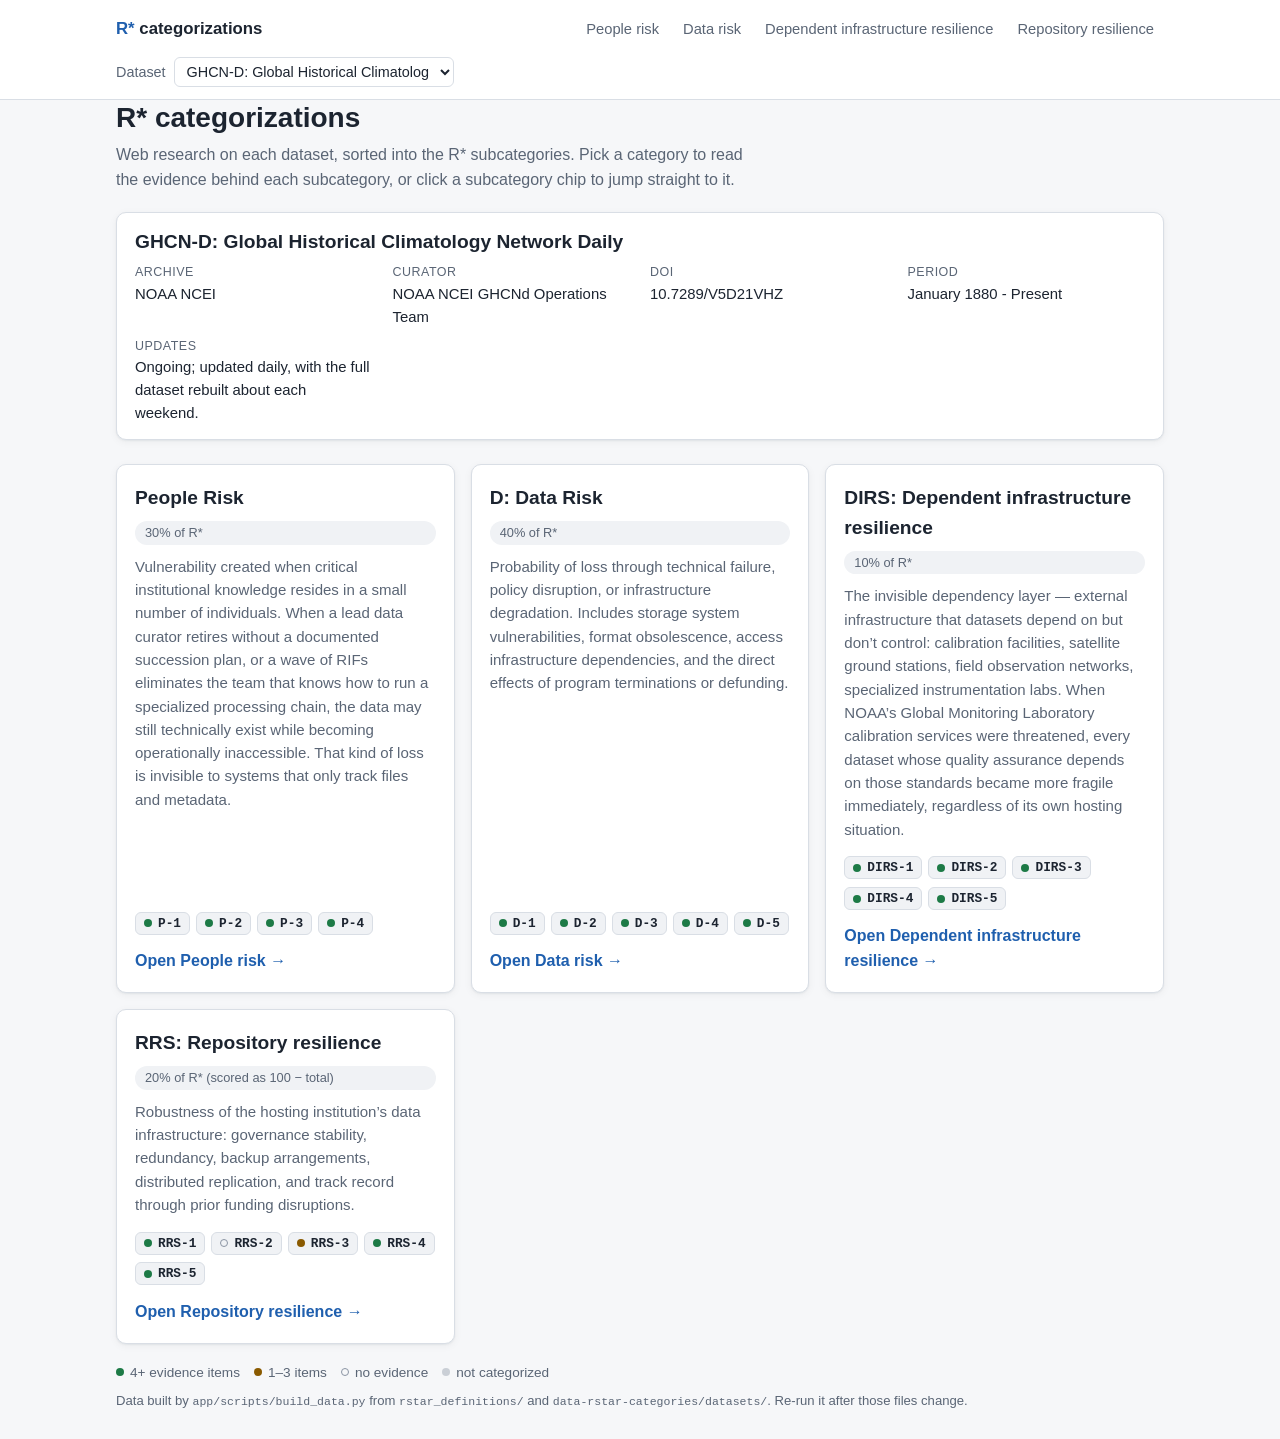
==== app/index.html @ 4d4b2e19 "Add R* categorization viewer in app/ Static site with a landing page and one page per R* category. E" ====
<!doctype html>
<html lang="en">
<head>
  <meta charset="utf-8">
  <meta name="viewport" content="width=device-width, initial-scale=1">
  <title>R* categorizations</title>
  <link rel="stylesheet" href="assets/styles.css">
</head>
<body data-page="landing">
  <a class="skip-link" href="#main">Skip to content</a>
  <header class="site-header" id="site-header"></header>
  <main id="main" class="container" tabindex="-1">
    <noscript><p class="notice">This page needs JavaScript to show the categorizations.</p></noscript>
  </main>
  <footer class="site-footer container">
    Data built by <code>app/scripts/build_data.py</code> from <code>rstar_definitions/</code> and
    <code>data-rstar-categories/datasets/</code>. Re-run it after those files change.
  </footer>
  <script src="data/rstar-data.js"></script>
  <script src="assets/app.js"></script>
</body>
</html>
---- app/assets/styles.css ----
/* R* categorization viewer. Light and dark themes follow the system setting. */

:root {
  --bg: #f6f7f9;
  --surface: #ffffff;
  --surface-2: #f0f2f5;
  --text: #1c2430;
  --muted: #5a6575;
  --border: #d9dee5;
  --accent: #1f5fae;
  --accent-soft: #e3ecf8;
  --focus: #1f5fae;
  --high: #1d7a46;
  --high-bg: #e2f3e9;
  --moderate: #8a5a00;
  --moderate-bg: #fbf0d9;
  --low: #a23a3a;
  --low-bg: #f9e3e3;
  --empty: #8a94a3;
  --shadow: 0 1px 2px rgba(20, 30, 45, 0.06), 0 2px 8px rgba(20, 30, 45, 0.05);
  --radius: 10px;
  --font: -apple-system, BlinkMacSystemFont, "Segoe UI", Roboto, "Helvetica Neue", Arial, sans-serif;
  --mono: ui-monospace, SFMono-Regular, Menlo, Consolas, monospace;
  color-scheme: light dark;
}

@media (prefers-color-scheme: dark) {
  :root {
    --bg: #12161c;
    --surface: #1b2129;
    --surface-2: #232a34;
    --text: #e6eaf0;
    --muted: #a2acba;
    --border: #333c48;
    --accent: #7fb0ec;
    --accent-soft: #22324a;
    --focus: #9cc3f5;
    --high: #7fd3a0;
    --high-bg: #1d3528;
    --moderate: #f0c470;
    --moderate-bg: #3a2f17;
    --low: #f0a0a0;
    --low-bg: #3e2224;
    --empty: #7d8796;
    --shadow: none;
  }
}

* { box-sizing: border-box; }

html { -webkit-text-size-adjust: 100%; }

body {
  margin: 0;
  background: var(--bg);
  color: var(--text);
  font: 16px/1.55 var(--font);
}

a { color: var(--accent); }
code { font-family: var(--mono); font-size: 0.88em; }

:focus-visible { outline: 3px solid var(--focus); outline-offset: 2px; border-radius: 4px; }

.container { max-width: 1080px; margin: 0 auto; padding: 0 16px; }

.skip-link { position: absolute; left: -999px; top: 8px; background: var(--surface); padding: 8px 12px; z-index: 10; }
.skip-link:focus { left: 8px; }

/* Header ------------------------------------------------------------ */
.site-header { background: var(--surface); border-bottom: 1px solid var(--border); }
.site-header .container { display: flex; flex-wrap: wrap; align-items: center; gap: 10px 20px; padding-top: 12px; padding-bottom: 12px; }
.brand { font-weight: 700; font-size: 1.05rem; color: var(--text); text-decoration: none; margin-right: auto; }
.brand span { color: var(--accent); }
.cat-nav { display: flex; flex-wrap: wrap; gap: 4px; }
.cat-nav a { text-decoration: none; color: var(--muted); padding: 6px 10px; border-radius: 6px; font-size: 0.92rem; }
.cat-nav a:hover { background: var(--surface-2); color: var(--text); }
.cat-nav a[aria-current="page"] { background: var(--accent-soft); color: var(--accent); font-weight: 600; }
.dataset-picker { display: flex; align-items: center; gap: 8px; font-size: 0.9rem; color: var(--muted); }
.dataset-picker select { font: inherit; color: var(--text); background: var(--surface); border: 1px solid var(--border); border-radius: 6px; padding: 5px 8px; max-width: 280px; }

main { padding-top: 24px; padding-bottom: 32px; }
main:focus { outline: none; }

h1 { font-size: 1.75rem; line-height: 1.25; margin: 0 0 8px; }
h2 { font-size: 1.2rem; margin: 0 0 8px; }
.lede { color: var(--muted); max-width: 72ch; margin: 0 0 20px; }

.notice { background: var(--moderate-bg); color: var(--text); border: 1px solid var(--border); padding: 12px 16px; border-radius: var(--radius); }

.breadcrumb { font-size: 0.9rem; margin-bottom: 10px; color: var(--muted); }
.breadcrumb a { text-decoration: none; }

/* Dataset strip ------------------------------------------------------ */
.dataset-strip { background: var(--surface); border: 1px solid var(--border); border-radius: var(--radius); padding: 14px 18px; margin-bottom: 24px; box-shadow: var(--shadow); }
.dataset-strip h2 { margin-bottom: 6px; }
.dataset-strip dl { display: grid; grid-template-columns: repeat(auto-fit, minmax(200px, 1fr)); gap: 8px 20px; margin: 0; }
.dataset-strip dt { font-size: 0.78rem; text-transform: uppercase; letter-spacing: 0.04em; color: var(--muted); }
.dataset-strip dd { margin: 0; font-size: 0.93rem; }

/* Landing: category grid --------------------------------------------- */
.cat-grid { display: grid; grid-template-columns: repeat(auto-fit, minmax(300px, 1fr)); gap: 16px; }
.cat-card { display: flex; flex-direction: column; background: var(--surface); border: 1px solid var(--border); border-radius: var(--radius); padding: 18px; box-shadow: var(--shadow); }
.cat-card h2 a { color: var(--text); text-decoration: none; }
.cat-card h2 a:hover { color: var(--accent); }
.cat-card p { margin: 0 0 14px; color: var(--muted); font-size: 0.94rem; }
.weight { display: inline-block; font-size: 0.8rem; color: var(--muted); background: var(--surface-2); border-radius: 999px; padding: 2px 10px; margin-bottom: 10px; }
.chips { display: flex; flex-wrap: wrap; gap: 6px; margin: auto 0 14px; padding: 0; list-style: none; }
.chip { display: inline-flex; align-items: center; gap: 6px; font: 600 0.8rem var(--mono); text-decoration: none; color: var(--text); border: 1px solid var(--border); border-radius: 6px; padding: 3px 8px; background: var(--surface-2); }
.chip:hover { border-color: var(--accent); }
.dot { width: 8px; height: 8px; border-radius: 50%; display: inline-block; flex: none; }
.dot.filled { background: var(--high); }
.dot.thin { background: var(--moderate); }
.dot.empty { background: transparent; border: 1.5px solid var(--empty); }
.dot.none { background: var(--empty); opacity: 0.4; }
.cat-link { align-self: flex-start; font-weight: 600; text-decoration: none; }
.cat-link:hover { text-decoration: underline; }
.legend { display: flex; flex-wrap: wrap; gap: 14px; font-size: 0.85rem; color: var(--muted); margin: 18px 0 0; }
.legend span { display: inline-flex; align-items: center; gap: 6px; }

/* Category page ------------------------------------------------------- */
.toolbar { display: flex; flex-wrap: wrap; gap: 8px; align-items: center; margin: 0 0 16px; }
.btn { font: inherit; font-size: 0.9rem; color: var(--text); background: var(--surface); border: 1px solid var(--border); border-radius: 6px; padding: 6px 12px; cursor: pointer; }
.btn:hover { border-color: var(--accent); color: var(--accent); }

.sub-list { display: flex; flex-direction: column; gap: 12px; margin: 0; padding: 0; list-style: none; }
.sub-card { background: var(--surface); border: 1px solid var(--border); border-radius: var(--radius); box-shadow: var(--shadow); scroll-margin-top: 16px; }
.sub-card.is-open { border-color: var(--accent); }

.sub-head { display: grid; grid-template-columns: 1fr auto; gap: 12px; padding: 16px 18px; cursor: pointer; }
.sub-head:hover { background: var(--surface-2); border-radius: var(--radius); }
.sub-card.is-open .sub-head:hover { border-radius: var(--radius) var(--radius) 0 0; }
.sub-titleline { display: flex; flex-wrap: wrap; align-items: baseline; gap: 6px 10px; margin: 0 0 10px; font-size: 1.08rem; }
.sub-id { font: 700 0.85rem var(--mono); color: var(--accent); background: var(--accent-soft); border-radius: 6px; padding: 2px 8px; }
.sub-title { font-weight: 650; }
.points { font-size: 0.8rem; color: var(--muted); }
.sub-text { display: grid; grid-template-columns: 1fr 1fr; gap: 14px 24px; }
.sub-text h3 { margin: 0 0 2px; font-size: 0.75rem; text-transform: uppercase; letter-spacing: 0.05em; color: var(--muted); }
.sub-text p { margin: 0; font-size: 0.93rem; }
.coverage { display: flex; align-items: center; gap: 8px; margin-top: 12px; font-size: 0.86rem; color: var(--muted); }

.toggle { align-self: center; display: inline-flex; align-items: center; justify-content: center; width: 40px; height: 40px; border-radius: 50%; border: 1px solid var(--border); background: var(--surface); color: var(--accent); cursor: pointer; }
.toggle:hover { background: var(--accent-soft); }
.toggle svg { width: 20px; height: 20px; transition: transform 0.2s ease; }
.toggle[aria-expanded="true"] svg { transform: rotate(180deg); }

/* Panel with the categorization HTML -------------------------------- */
.sub-panel { border-top: 1px solid var(--border); padding: 14px 18px 18px; background: var(--surface); border-radius: 0 0 var(--radius) var(--radius); }
.sub-panel h3 { margin: 10px 0 8px; font-size: 0.85rem; text-transform: uppercase; letter-spacing: 0.05em; color: var(--muted); }
.sub-panel h3:first-child { margin-top: 0; }
.sub-panel ul { margin: 0; padding-left: 0; list-style: none; }
.sub-panel ul.evidence li { position: relative; padding: 10px 12px 10px 14px; margin-bottom: 8px; background: var(--surface-2); border-radius: 8px; border-left: 4px solid var(--border); max-width: 90ch; }
.sub-panel ul.evidence li[data-confidence="high"] { border-left-color: var(--high); }
.sub-panel ul.evidence li[data-confidence="moderate"] { border-left-color: var(--moderate); }
.sub-panel ul.evidence li[data-confidence="low"] { border-left-color: var(--low); }
.sub-panel ul.gaps li { padding: 4px 0 4px 22px; position: relative; max-width: 90ch; color: var(--muted); }
.sub-panel ul.gaps li::before { content: "?"; position: absolute; left: 0; top: 4px; width: 16px; height: 16px; border-radius: 50%; border: 1.5px solid var(--empty); font: 700 0.7rem/13px var(--font); text-align: center; color: var(--empty); }
.item-meta { display: flex; flex-wrap: wrap; gap: 6px; margin-top: 6px; }
.badge { font-size: 0.74rem; font-weight: 600; border-radius: 999px; padding: 1px 8px; }
.badge.high { color: var(--high); background: var(--high-bg); }
.badge.moderate { color: var(--moderate); background: var(--moderate-bg); }
.badge.low { color: var(--low); background: var(--low-bg); }
.src-tag { font: 0.74rem var(--mono); color: var(--muted); border: 1px solid var(--border); border-radius: 999px; padding: 0 8px; }
.panel-empty { margin: 0; color: var(--muted); font-style: italic; }

.site-footer { color: var(--muted); font-size: 0.82rem; padding-top: 8px; padding-bottom: 28px; }

@media (max-width: 700px) {
  h1 { font-size: 1.45rem; }
  .sub-text { grid-template-columns: 1fr; }
  .sub-head { padding: 14px; }
  .toggle { align-self: start; }
  .sub-panel { padding: 12px 14px 16px; }
  .brand { margin-right: 0; width: 100%; }
}

@media (prefers-reduced-motion: reduce) {
  .toggle svg { transition: none; }
}

.sr-only { position: absolute; width: 1px; height: 1px; padding: 0; margin: -1px; overflow: hidden; clip: rect(0 0 0 0); white-space: nowrap; border: 0; }
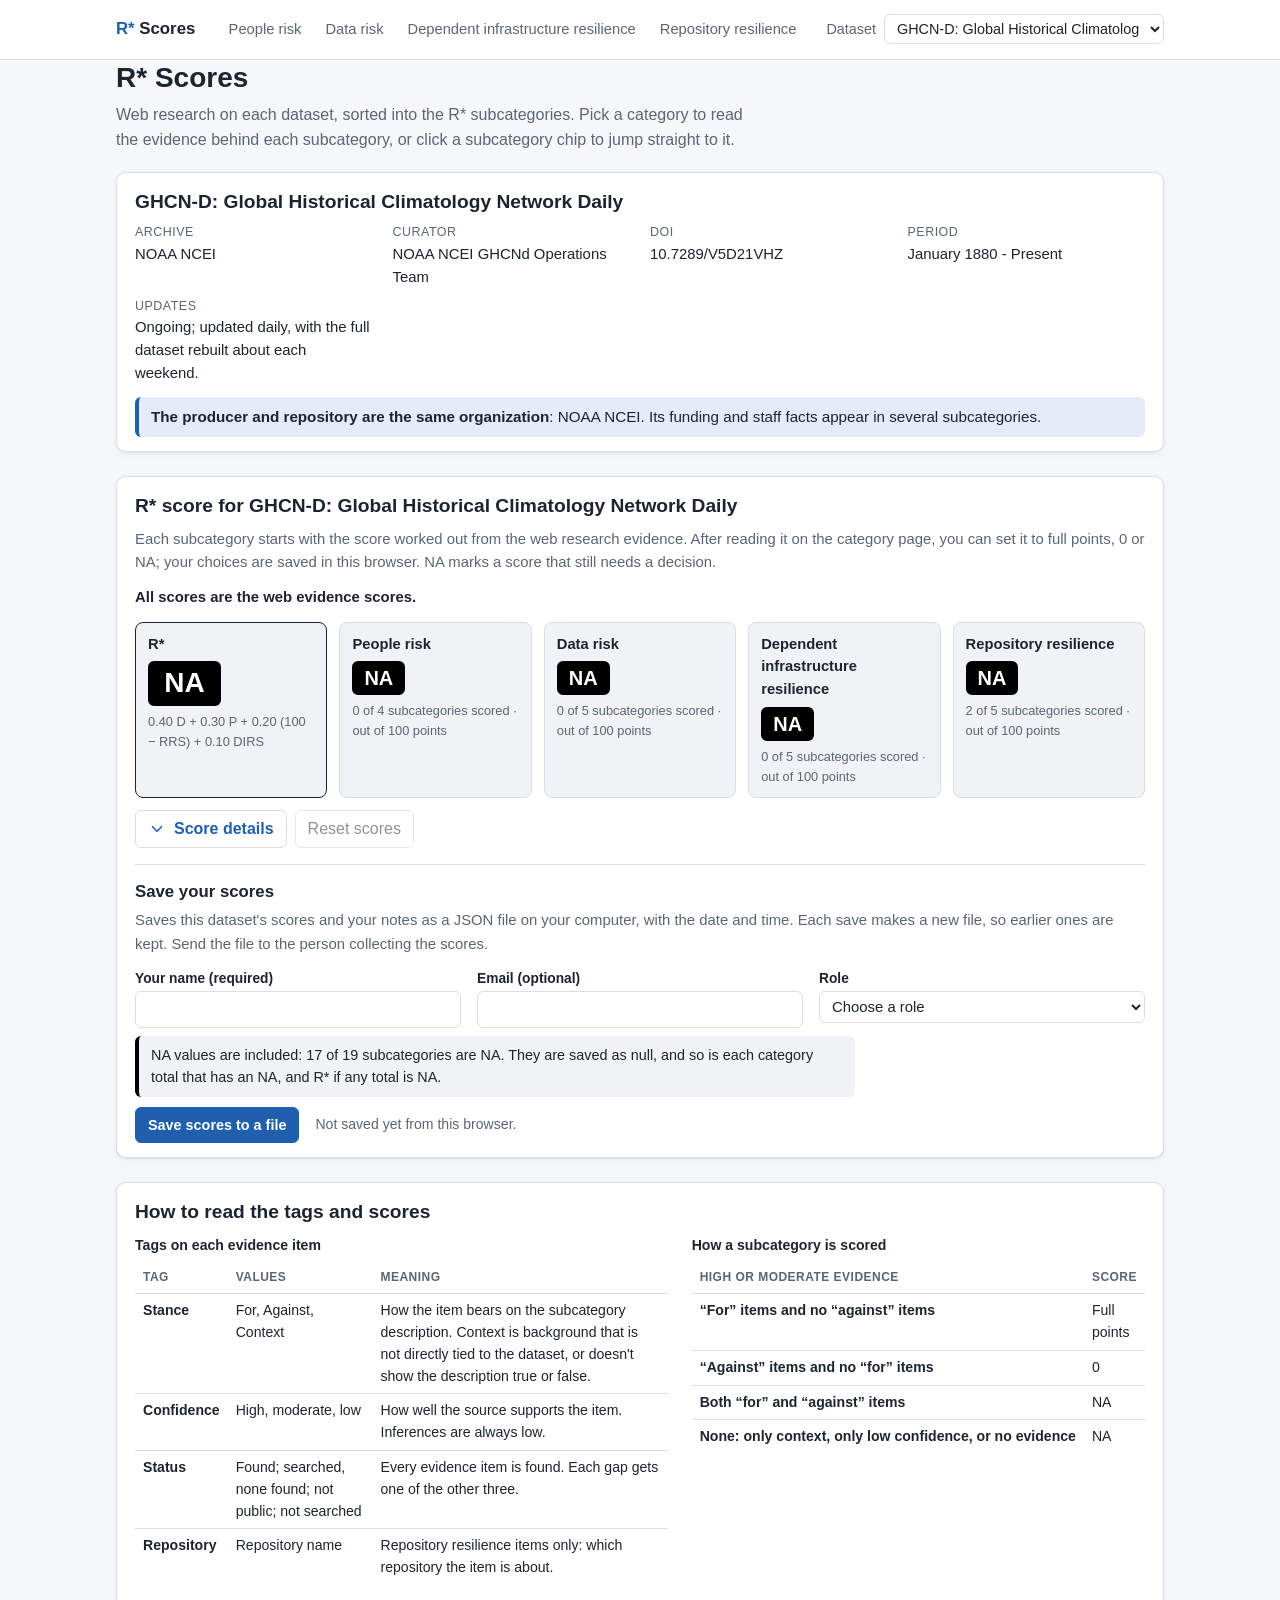
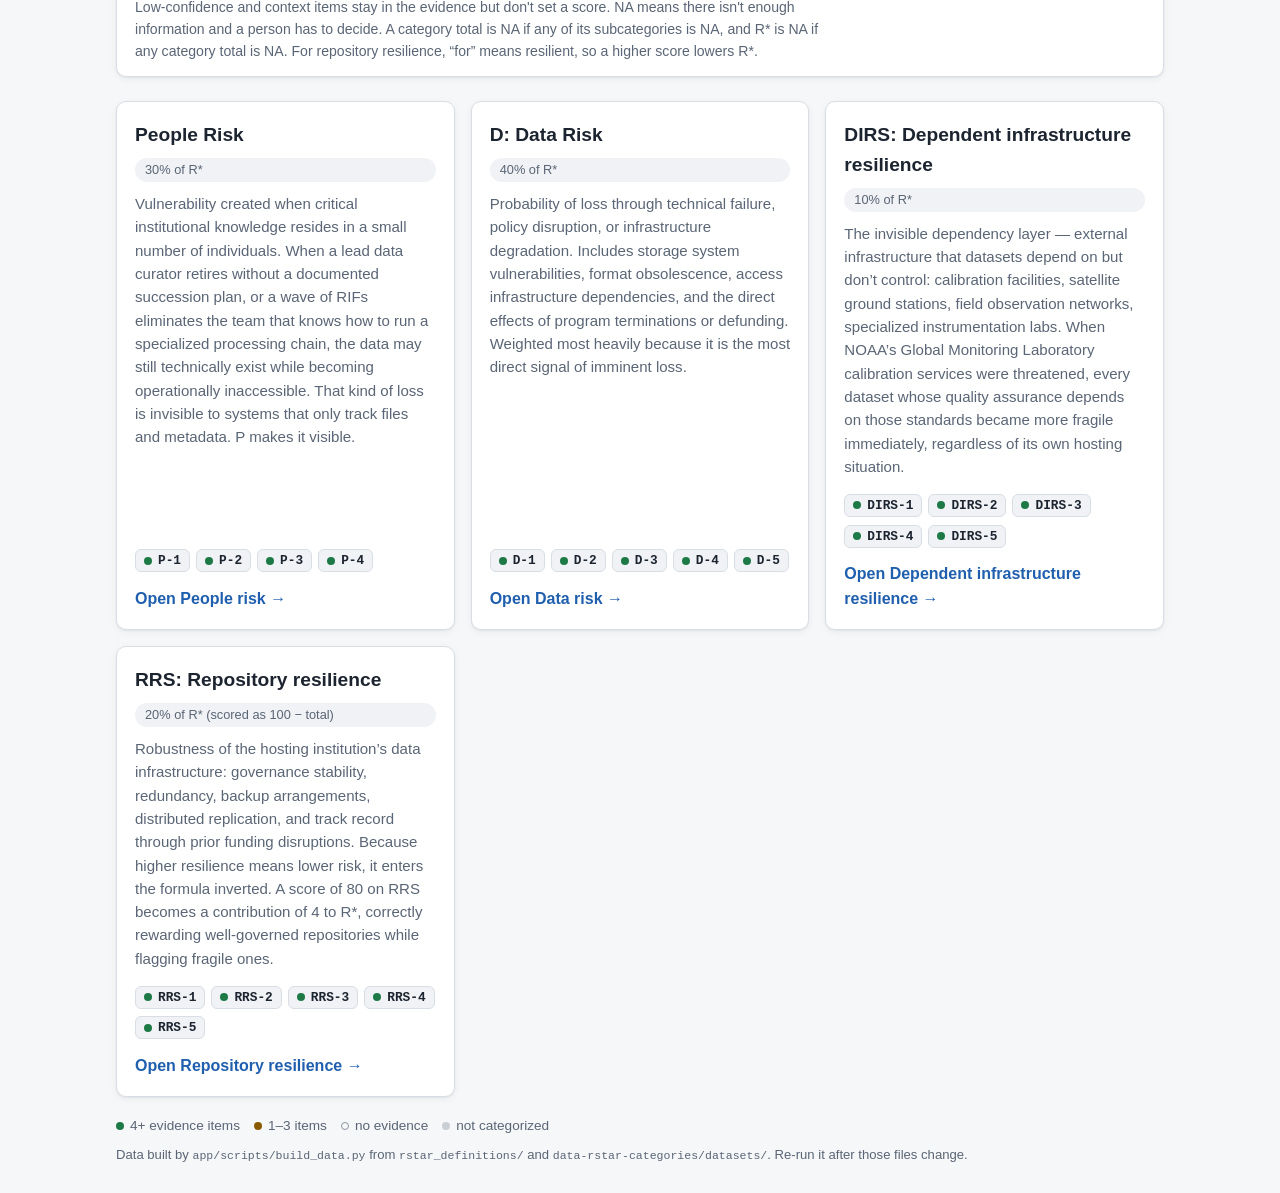
==== commit 021a35a9: "Rename the site R* Scores and give each page its own reset The site title, header and page titles re" ====
--- a/app/index.html
+++ b/app/index.html
@@ -3,14 +3,14 @@
 <head>
   <meta charset="utf-8">
   <meta name="viewport" content="width=device-width, initial-scale=1">
-  <title>R* categorizations</title>
+  <title>R* Scores</title>
   <link rel="stylesheet" href="assets/styles.css">
 </head>
 <body data-page="landing">
   <a class="skip-link" href="#main">Skip to content</a>
   <header class="site-header" id="site-header"></header>
   <main id="main" class="container" tabindex="-1">
-    <noscript><p class="notice">This page needs JavaScript to show the categorizations.</p></noscript>
+    <noscript><p class="notice">This page needs JavaScript to show the R* scores.</p></noscript>
   </main>
   <footer class="site-footer container">
     Data built by <code>app/scripts/build_data.py</code> from <code>rstar_definitions/</code> and
--- a/app/assets/styles.css
+++ b/app/assets/styles.css
@@ -17,6 +17,14 @@
   --low: #a23a3a;
   --low-bg: #f9e3e3;
   --empty: #8a94a3;
+  --evidence-bg: #f6faff;
+  --against: #6b3fa0;
+  --against-bg: #efe7f8;
+  --na-bg: #000000;
+  --na-text: #ffffff;
+  --na-border: #000000;
+  --score-bg: #1f5fae;
+  --score-text: #ffffff;
   --shadow: 0 1px 2px rgba(20, 30, 45, 0.06), 0 2px 8px rgba(20, 30, 45, 0.05);
   --radius: 10px;
   --font: -apple-system, BlinkMacSystemFont, "Segoe UI", Roboto, "Helvetica Neue", Arial, sans-serif;
@@ -42,6 +50,14 @@
     --low: #f0a0a0;
     --low-bg: #3e2224;
     --empty: #7d8796;
+    --evidence-bg: #1e2633;
+    --against: #c9a8f0;
+    --against-bg: #2f2540;
+    --na-bg: #000000;
+    --na-text: #ffffff;
+    --na-border: #e6eaf0;
+    --score-bg: #7fb0ec;
+    --score-text: #0b1420;
     --shadow: none;
   }
 }
@@ -149,7 +165,7 @@
 .sub-panel h3 { margin: 10px 0 8px; font-size: 0.85rem; text-transform: uppercase; letter-spacing: 0.05em; color: var(--muted); }
 .sub-panel h3:first-child { margin-top: 0; }
 .sub-panel ul { margin: 0; padding-left: 0; list-style: none; }
-.sub-panel ul.evidence li { position: relative; padding: 10px 12px 10px 14px; margin-bottom: 8px; background: var(--surface-2); border-radius: 8px; border-left: 4px solid var(--border); max-width: 90ch; }
+.sub-panel ul.evidence li { position: relative; padding: 10px 12px 10px 14px; margin-bottom: 8px; background: var(--evidence-bg); border-radius: 8px; border-left: 4px solid var(--border); max-width: 90ch; }
 .sub-panel ul.evidence li[data-confidence="high"] { border-left-color: var(--high); }
 .sub-panel ul.evidence li[data-confidence="moderate"] { border-left-color: var(--moderate); }
 .sub-panel ul.evidence li[data-confidence="low"] { border-left-color: var(--low); }
@@ -160,22 +176,124 @@
 .badge.high { color: var(--high); background: var(--high-bg); }
 .badge.moderate { color: var(--moderate); background: var(--moderate-bg); }
 .badge.low { color: var(--low); background: var(--low-bg); }
-.src-tag { font: 0.74rem var(--mono); color: var(--muted); border: 1px solid var(--border); border-radius: 999px; padding: 0 8px; }
+.stance { font-size: 0.74rem; font-weight: 700; border-radius: 999px; padding: 0 8px; border: 1px solid currentColor; }
+.stance.for { color: var(--accent); background: var(--accent-soft); }
+.stance.against { color: var(--against); background: var(--against-bg); }
+.stance.context { color: var(--muted); background: var(--surface-2); }
+.stance-summary { margin: 0 0 8px; font-size: 0.85rem; color: var(--muted); max-width: 90ch; }
 .panel-empty { margin: 0; color: var(--muted); font-style: italic; }
+
+/* Key: tags and scoring ------------------------------------------- */
+.key { background: var(--surface); border: 1px solid var(--border); border-radius: var(--radius); padding: 14px 18px; margin-bottom: 24px; box-shadow: var(--shadow); }
+.key-grid { display: grid; grid-template-columns: 3fr 2fr; gap: 16px 24px; align-items: start; }
+.key-table, .score-table { width: 100%; border-collapse: collapse; font-size: 0.88rem; }
+.key-table caption, .score-table caption { text-align: left; font-weight: 650; margin-bottom: 6px; }
+.key-table th, .key-table td, .score-table th, .score-table td { text-align: left; vertical-align: top; padding: 6px 8px; border-top: 1px solid var(--border); }
+.key-table thead th, .score-table thead th { font-size: 0.75rem; text-transform: uppercase; letter-spacing: 0.04em; color: var(--muted); border-top: none; }
+.key-table tbody th { font-weight: 650; white-space: nowrap; }
+.key-note { margin: 12px 0 0; font-size: 0.88rem; color: var(--muted); max-width: 90ch; }
+
+.same-org { margin: 12px 0 0; padding: 8px 12px; border-left: 4px solid var(--accent); background: var(--accent-soft); border-radius: 6px; font-size: 0.95rem; }
+
+/* Scores ------------------------------------------------------------ */
+.score-value { display: inline-block; min-width: 2.6em; text-align: center; font: 700 1.25rem/1.3 var(--font); border-radius: 6px; padding: 2px 10px; border: 2px solid transparent; }
+.score-value.num { background: var(--score-bg); color: var(--score-text); }
+.score-value.na { background: var(--na-bg); color: var(--na-text); border-color: var(--na-border); }
+.score-value.big { font-size: 1.75rem; }
+.score-value.small { font-size: 0.9rem; min-width: 2.4em; padding: 0 8px; }
+.score-panel { background: var(--surface); border: 1px solid var(--border); border-radius: var(--radius); padding: 14px 18px; margin-bottom: 24px; box-shadow: var(--shadow); }
+.score-intro { margin: 0 0 12px; color: var(--muted); font-size: 0.93rem; }
+.score-row { display: grid; grid-template-columns: repeat(auto-fit, minmax(min(100%, 160px), 1fr)); gap: 12px; margin-bottom: 12px; }
+.score-tile { display: flex; flex-direction: column; align-items: flex-start; gap: 6px; padding: 10px 12px; border: 1px solid var(--border); border-radius: 8px; background: var(--surface-2); }
+.score-tile.total { border-color: var(--text); }
+.score-label { font-weight: 650; font-size: 0.92rem; }
+.score-note { font-size: 0.8rem; color: var(--muted); }
+.details-toggle { display: inline-flex; align-items: center; gap: 8px; font: inherit; font-weight: 600; color: var(--accent); background: var(--surface); border: 1px solid var(--border); border-radius: 6px; padding: 6px 12px; cursor: pointer; }
+.details-toggle:hover { background: var(--accent-soft); }
+.score-actions { display: flex; flex-wrap: wrap; align-items: center; gap: 8px; }
+.score-actions .btn { padding: 6px 12px; font-size: 1rem; }
+.details-toggle svg { width: 18px; height: 18px; transition: transform 0.2s ease; }
+.details-toggle[aria-expanded="true"] svg { transform: rotate(180deg); }
+.score-details { display: grid; grid-template-columns: repeat(auto-fit, minmax(min(100%, 440px), 1fr)); gap: 16px 24px; margin-top: 14px; }
+.score-details > table { min-width: 0; }
+.score-details[hidden] { display: none; }
+.score-table td:nth-child(3) { white-space: nowrap; }
+
+.score-why { margin: 14px 0 0; font-size: 1rem; font-weight: 600; color: var(--text); max-width: 72ch; }
+.repo-line { margin: 8px 0 0; font-size: 0.88rem; }
+.repo-tag { font-size: 0.74rem; color: var(--text); border: 1px solid var(--border); background: var(--surface-2); border-radius: 999px; padding: 0 8px; }
+.gap-status { font-size: 0.74rem; font-weight: 600; color: var(--text); border: 1px solid var(--border); border-radius: 999px; padding: 0 8px; white-space: nowrap; }
+.gap-status.not-public { border-color: var(--moderate); color: var(--moderate); }
+.gap-status.not-searched { border-style: dashed; }
+
+/* Your score: radio choices on each card ---------------------------- */
+.score-choice { display: flex; flex-wrap: wrap; align-items: center; gap: 6px 12px; margin: 8px 0 0; padding: 0; border: 0; min-width: 0; cursor: default; }
+.score-choice legend { float: left; margin-right: 4px; padding: 0; font-size: 0.95rem; font-weight: 600; }
+.choices { display: flex; flex-wrap: wrap; gap: 6px; }
+.choice { display: inline-flex; align-items: center; gap: 6px; min-height: 36px; padding: 4px 12px; border: 1px solid var(--border); border-radius: 6px; background: var(--surface); font-weight: 600; cursor: pointer; }
+.choice:hover { border-color: var(--accent); }
+.choice input { margin: 0; width: 16px; height: 16px; accent-color: var(--accent); }
+.choice:has(input:checked) { border-color: var(--accent); background: var(--accent-soft); color: var(--accent); }
+.choice:has(input:focus-visible) { outline: 3px solid var(--focus); outline-offset: 2px; }
+.choice input:focus-visible { outline: none; }
+
+/* Your notes on each card ------------------------------------------- */
+.notes { margin: 12px 0 0; max-width: 72ch; cursor: default; }
+.notes label { display: block; font-size: 0.95rem; font-weight: 600; }
+.notes-hint { margin: 0 0 4px; font-size: 0.84rem; color: var(--muted); }
+.notes-input, .field input, .field select { width: 100%; font: inherit; font-size: 0.93rem; color: var(--text); background: var(--surface); border: 1px solid var(--border); border-radius: 6px; padding: 6px 8px; }
+.notes-input { resize: vertical; min-height: 3.2em; }
+.notes-input:focus, .field input:focus, .field select:focus { border-color: var(--accent); }
+
+/* Save your scores (landing page) ----------------------------------- */
+.save-panel { margin-top: 16px; padding-top: 14px; border-top: 1px solid var(--border); }
+.save-panel h3 { font-size: 1.05rem; margin: 0 0 4px; }
+.save-fields { display: grid; grid-template-columns: repeat(auto-fit, minmax(min(100%, 220px), 1fr)); gap: 10px 16px; margin: 8px 0; }
+.field label { display: block; font-size: 0.86rem; font-weight: 600; margin-bottom: 2px; }
+.field input[aria-invalid="true"] { border-color: var(--low); }
+.field-error { margin: 0 0 8px; color: var(--low); font-size: 0.88rem; font-weight: 600; }
+.na-note { margin: 0 0 10px; padding: 8px 12px; border-left: 4px solid var(--na-border); background: var(--surface-2); border-radius: 6px; font-size: 0.9rem; max-width: 90ch; }
+.save-actions { display: flex; flex-wrap: wrap; align-items: center; gap: 8px 16px; }
+.save-last { margin: 0; font-size: 0.88rem; color: var(--muted); }
+.save-status { margin: 8px 0 0; font-size: 0.9rem; font-weight: 600; }
+.save-status:empty { display: none; }
+.btn.primary { background: var(--accent); border-color: var(--accent); color: var(--score-text); font-weight: 600; }
+.btn.primary:hover { filter: brightness(1.1); color: var(--score-text); }
+
+/* Category page: description beside the category's scores ----------- */
+.cat-intro { display: grid; grid-template-columns: minmax(0, 1fr) 280px; gap: 16px 32px; align-items: start; margin-bottom: 20px; }
+.cat-intro.no-scores { grid-template-columns: minmax(0, 1fr); }
+.cat-intro .lede:last-child { margin-bottom: 0; }
+.cat-scores { background: var(--surface); border: 1px solid var(--border); border-radius: var(--radius); padding: 12px 16px 14px; box-shadow: var(--shadow); }
+.cat-scores h2 { font-size: 1rem; margin-bottom: 6px; }
+.score-table.compact th, .score-table.compact td { padding: 4px 6px; vertical-align: middle; }
+.score-table.compact td:nth-child(2) { color: var(--muted); }
+.score-table.compact td:last-child, .score-table.compact th:last-child { text-align: right; }
+.score-table tfoot th, .score-table tfoot td { border-top: 2px solid var(--text); font-weight: 700; }
+.cat-scores-note { margin: 8px 0 0; font-size: 0.82rem; color: var(--muted); }
+.btn.small { margin-top: 10px; font-size: 0.85rem; padding: 4px 10px; }
+.btn:disabled { color: var(--muted); border-color: var(--border); cursor: not-allowed; opacity: 0.7; }
+.changed-count { font-weight: 600; color: var(--text); }
 
 .site-footer { color: var(--muted); font-size: 0.82rem; padding-top: 8px; padding-bottom: 28px; }
 
 @media (max-width: 700px) {
   h1 { font-size: 1.45rem; }
   .sub-text { grid-template-columns: 1fr; }
+  .cat-intro { grid-template-columns: minmax(0, 1fr); }
   .sub-head { padding: 14px; }
   .toggle { align-self: start; }
   .sub-panel { padding: 12px 14px 16px; }
   .brand { margin-right: 0; width: 100%; }
+  .key-grid { grid-template-columns: 1fr; }
+  .score-panel, .key { padding: 12px; }
+  .score-table th, .score-table td { padding: 6px 4px; }
+  .score-table thead th { letter-spacing: 0; text-transform: none; }
+  .key-table tbody th { white-space: normal; }
 }
 
 @media (prefers-reduced-motion: reduce) {
-  .toggle svg { transition: none; }
+  .toggle svg, .details-toggle svg { transition: none; }
 }
 
 .sr-only { position: absolute; width: 1px; height: 1px; padding: 0; margin: -1px; overflow: hidden; clip: rect(0 0 0 0); white-space: nowrap; border: 0; }
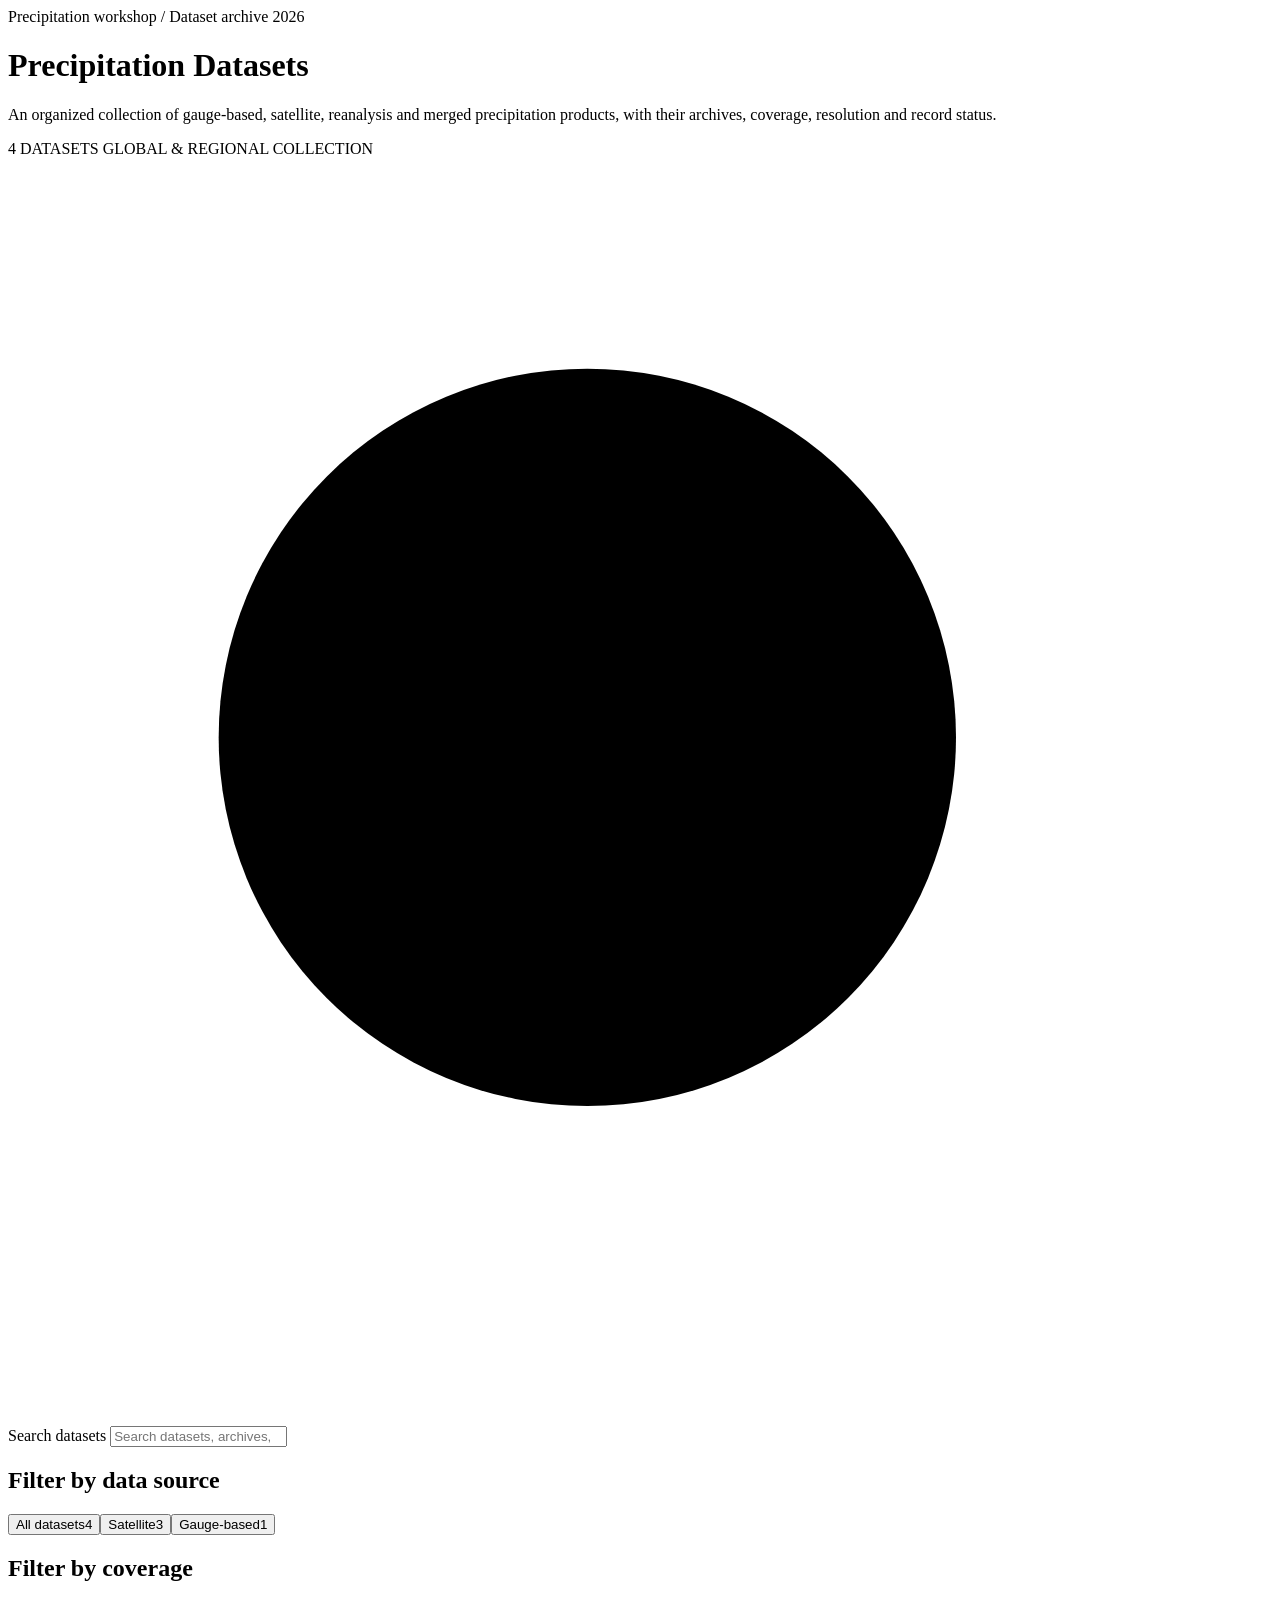
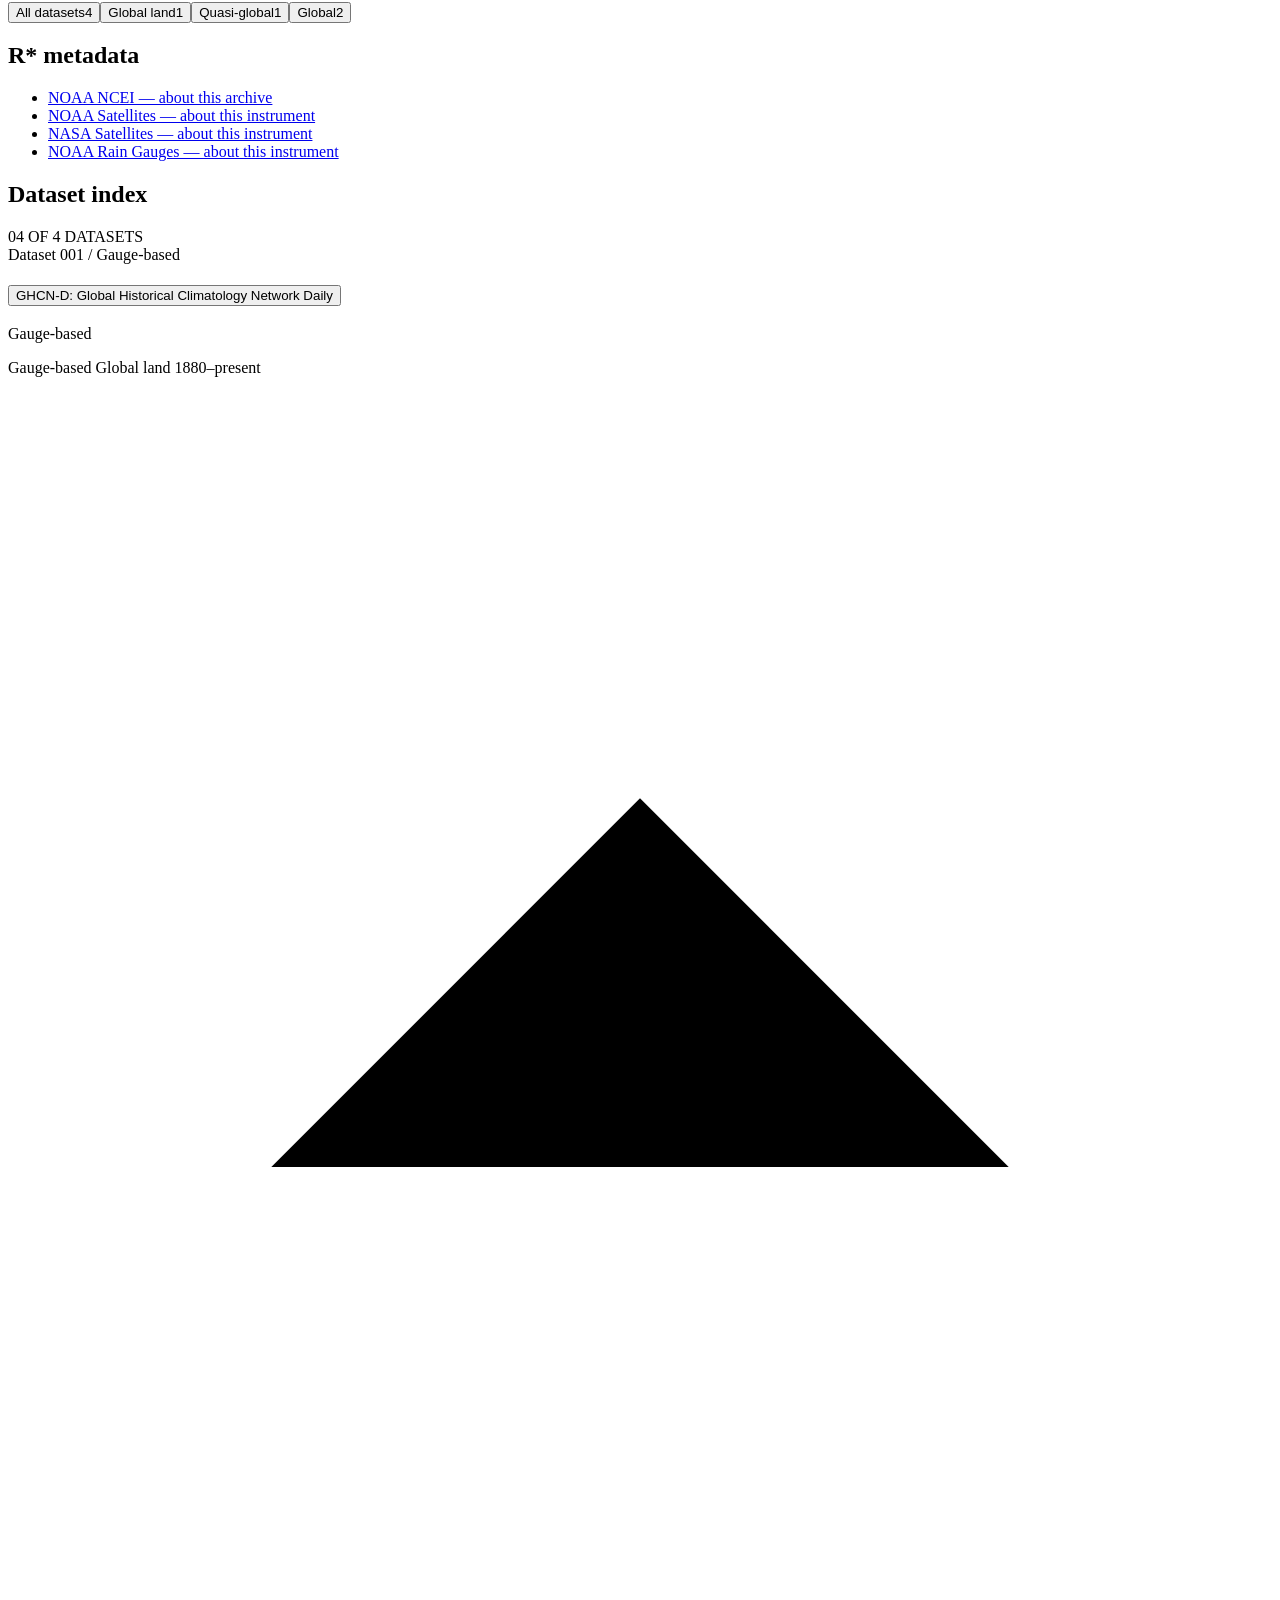
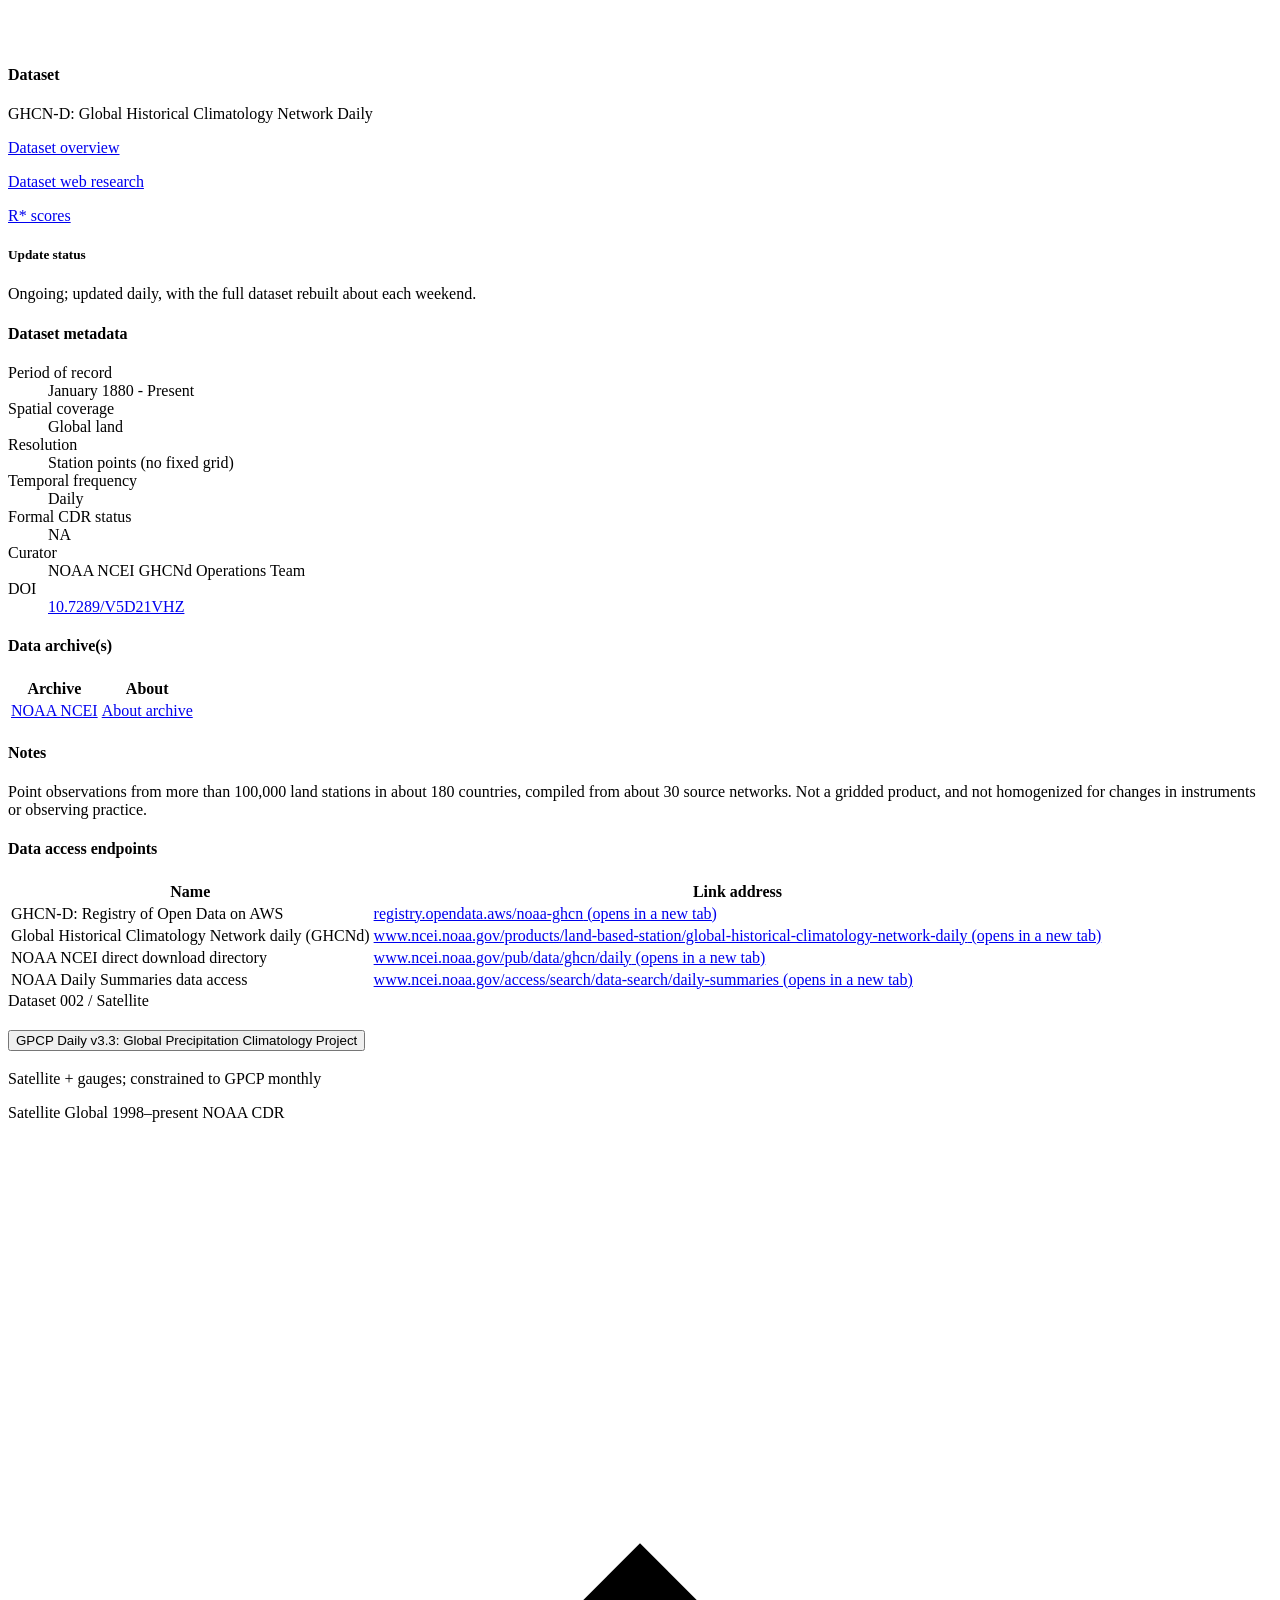
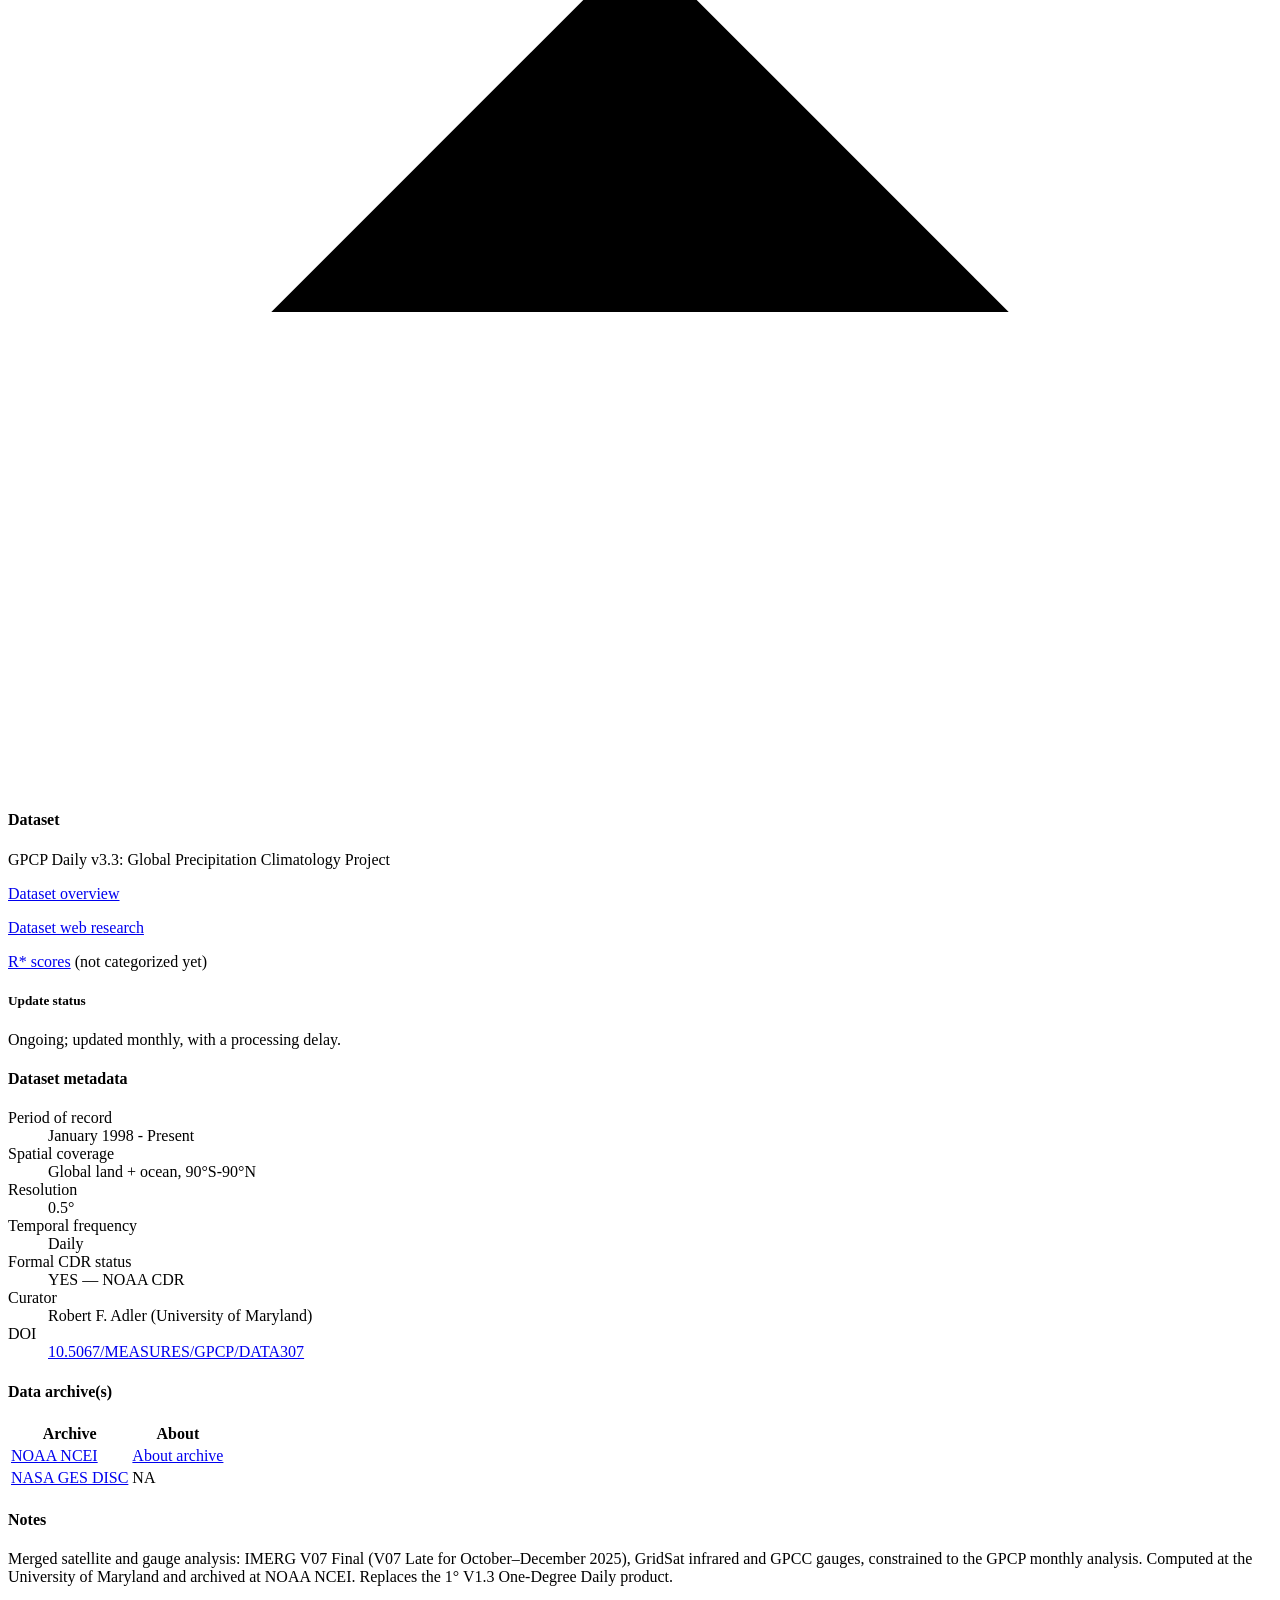
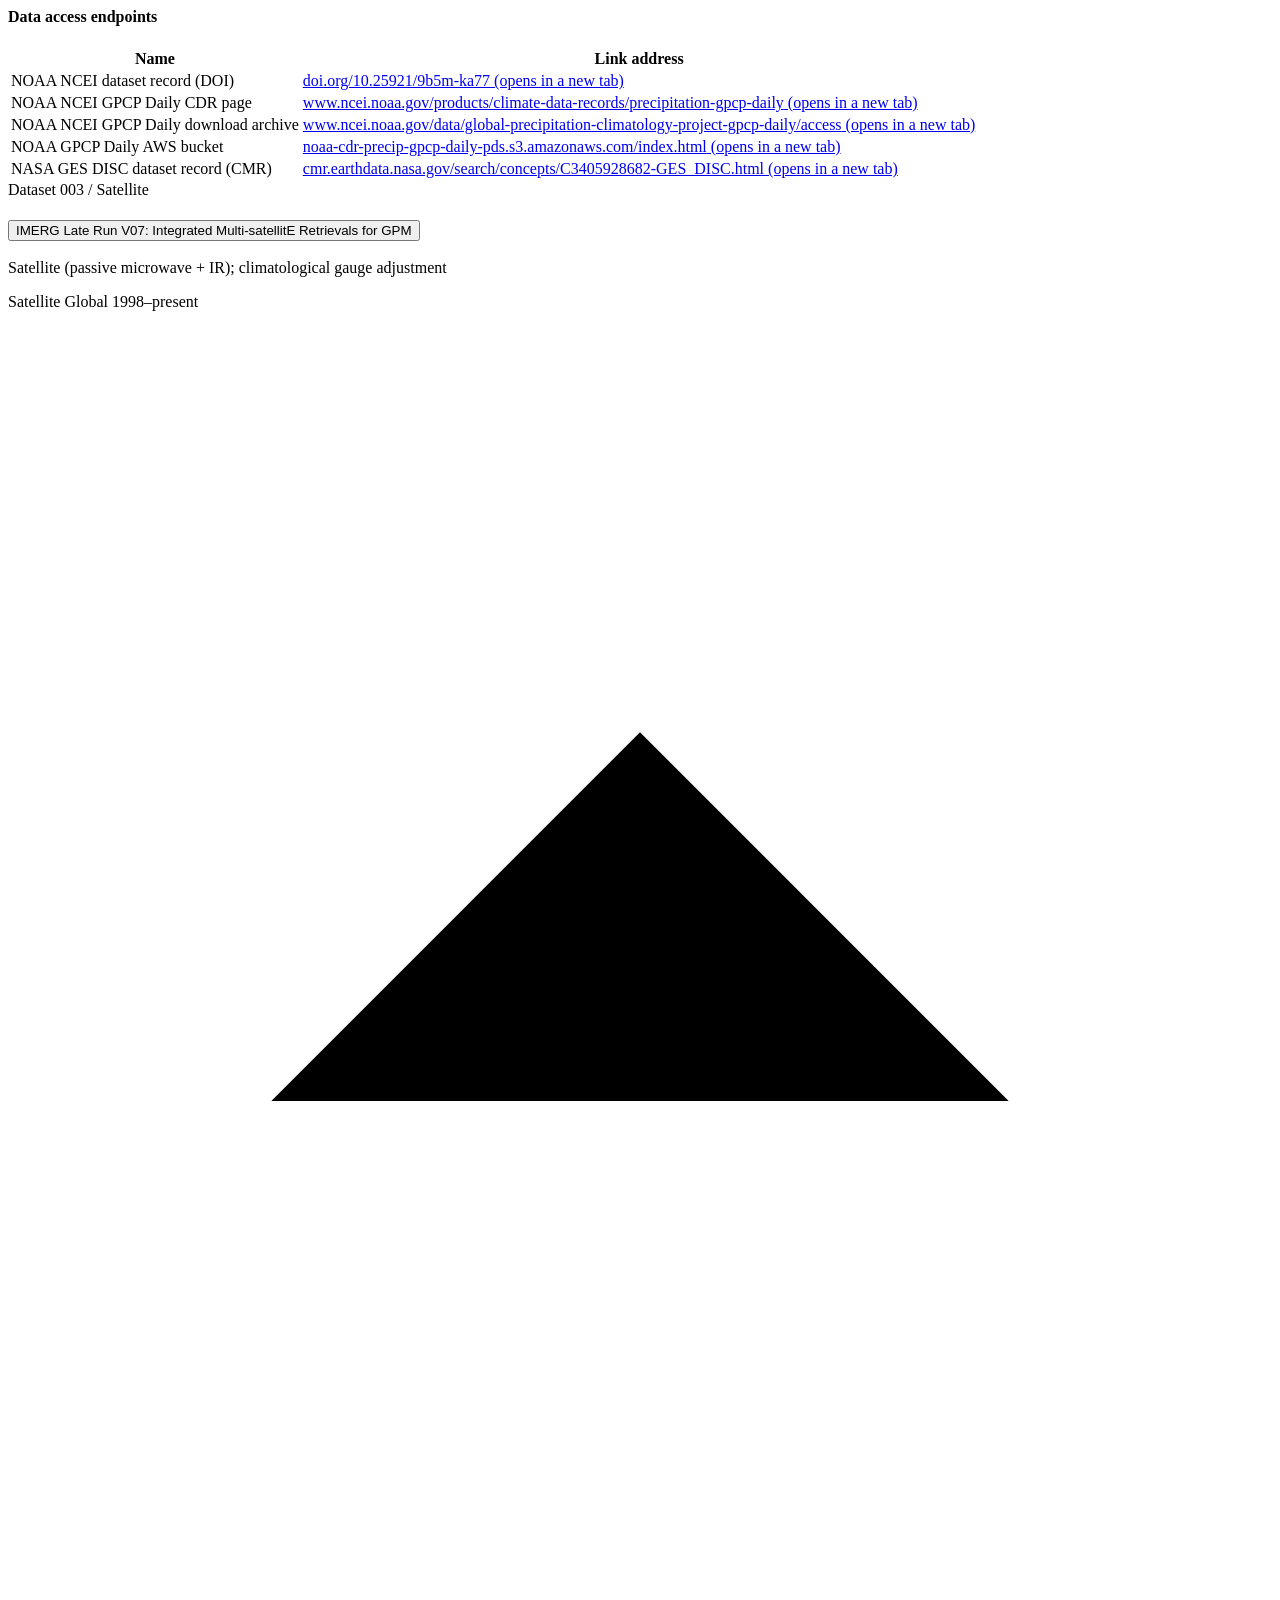
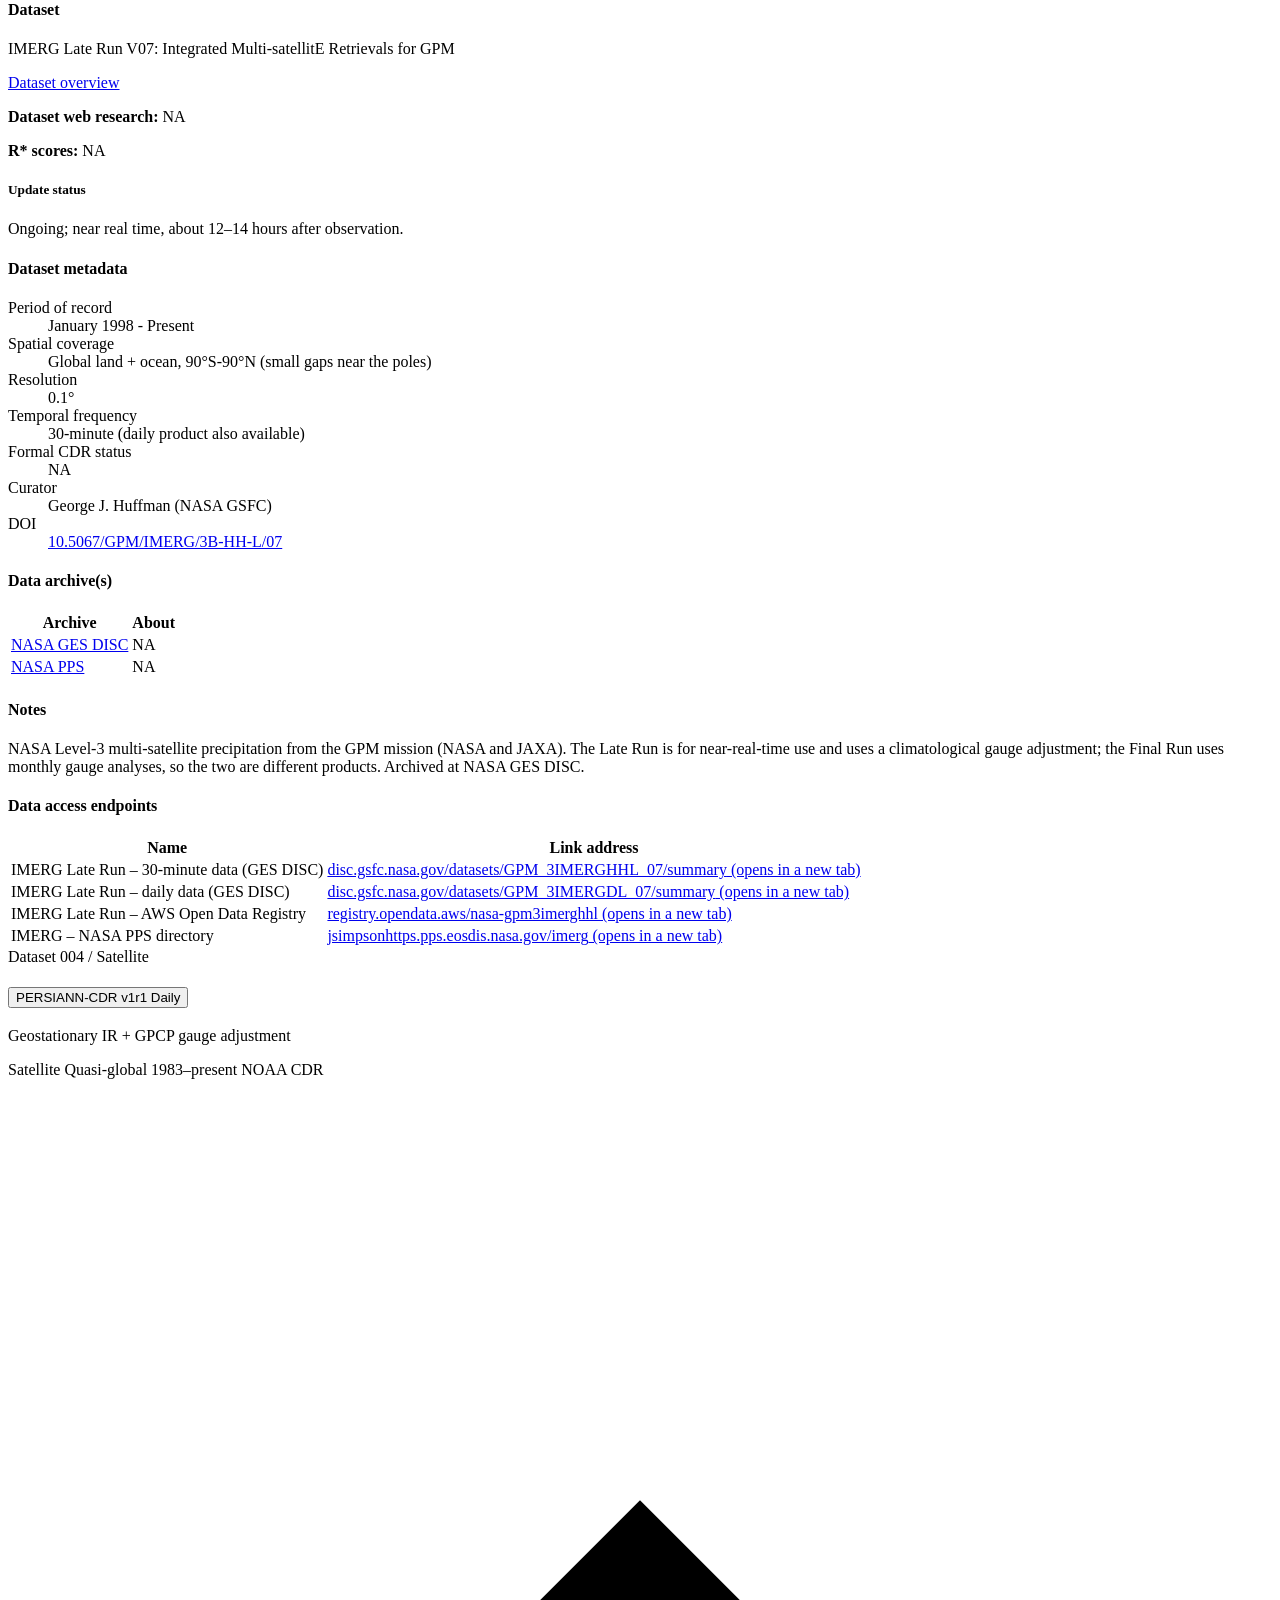
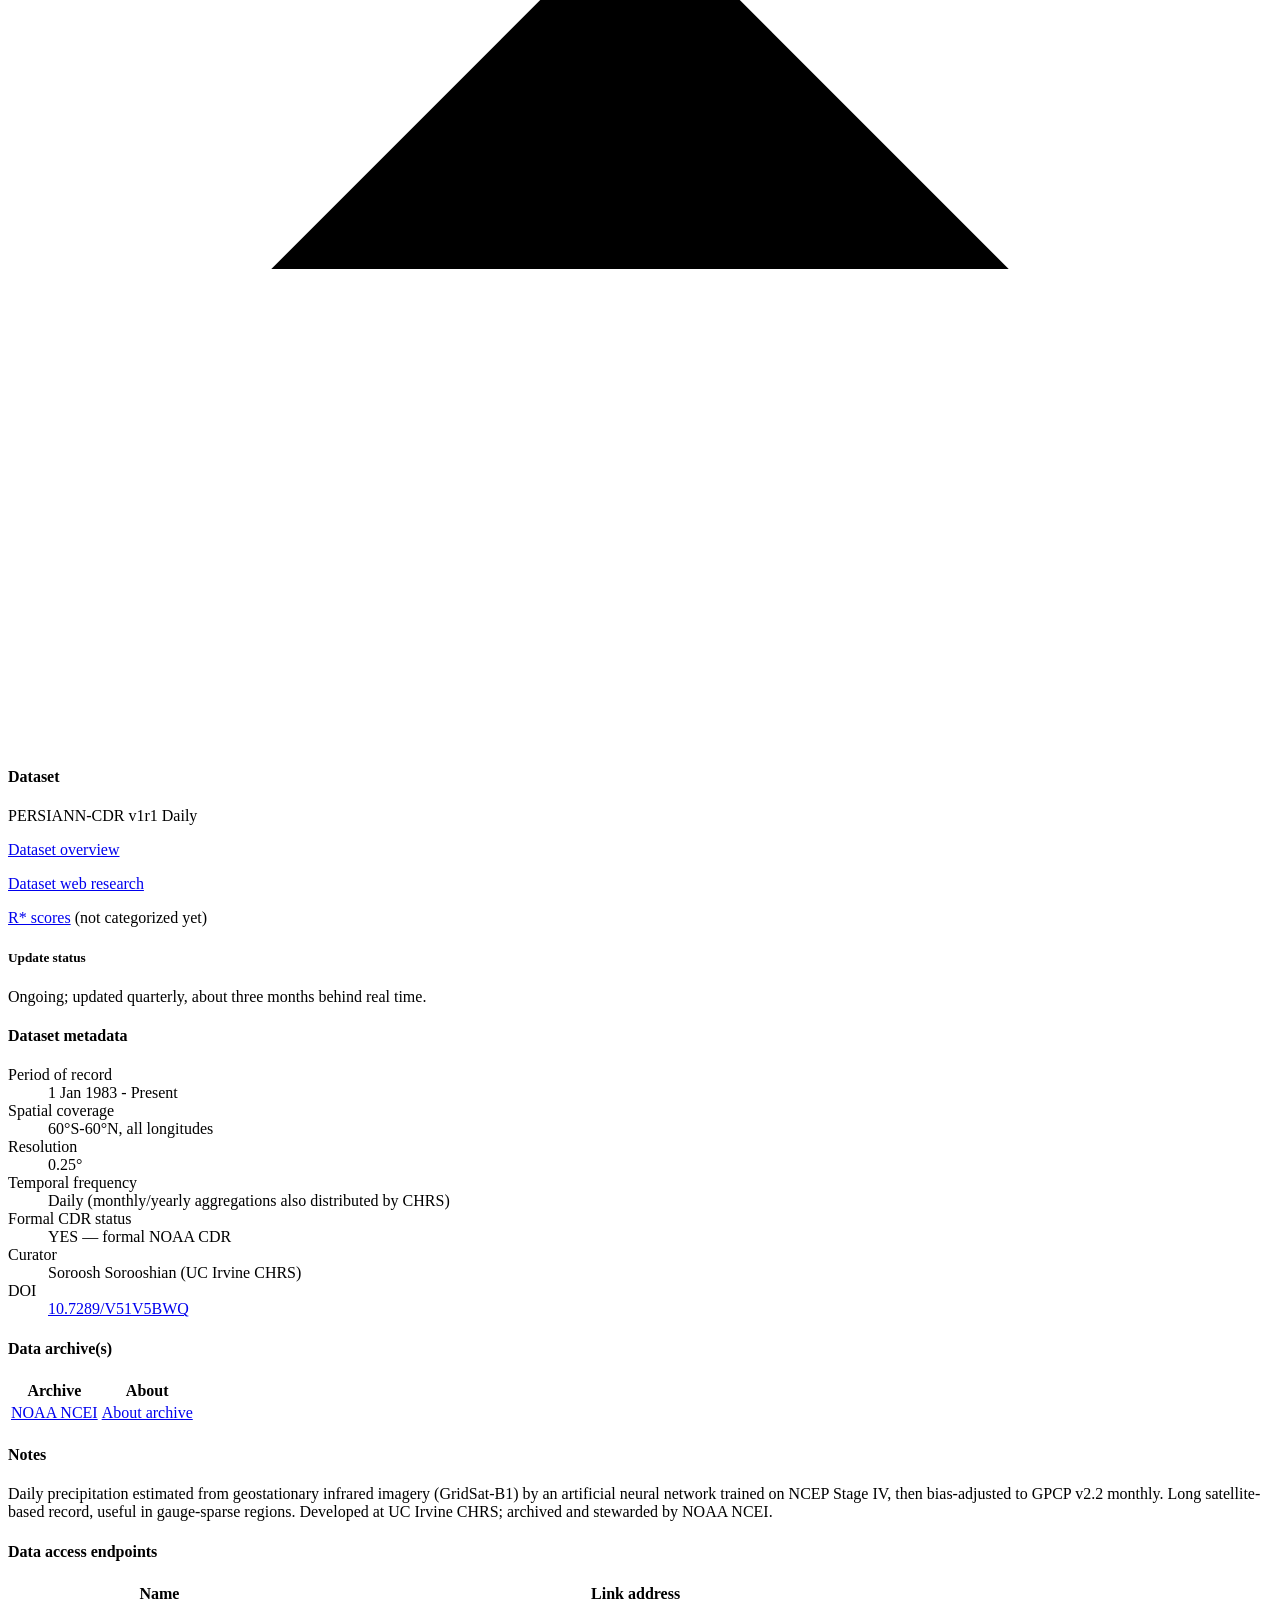
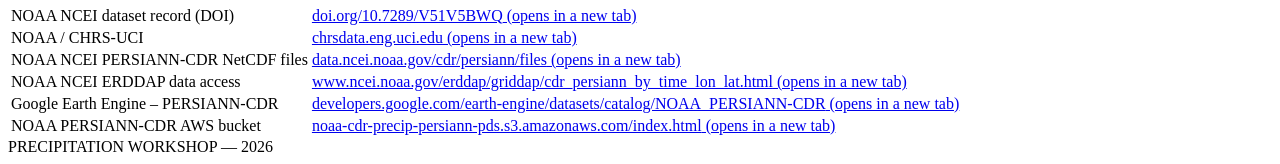
==== commit 8e1545c8: "Make the workshop dashboard the landing page, linking to R* scores Move the dataset dashboard in fro" ====
--- a/app/index.html
+++ b/app/index.html
@@ -1,22 +1,102 @@
-<!doctype html>
+<!DOCTYPE html>
 <html lang="en">
 <head>
-  <meta charset="utf-8">
-  <meta name="viewport" content="width=device-width, initial-scale=1">
-  <title>R* Scores</title>
-  <link rel="stylesheet" href="assets/styles.css">
+  <meta charset="UTF-8">
+  <meta name="viewport" content="width=device-width, initial-scale=1.0">
+  <title>Precipitation Workshop Datasets</title>
+  <link rel="stylesheet" href="assets/dashboard/dashboard.css">
 </head>
-<body data-page="landing">
-  <a class="skip-link" href="#main">Skip to content</a>
-  <header class="site-header" id="site-header"></header>
-  <main id="main" class="container" tabindex="-1">
-    <noscript><p class="notice">This page needs JavaScript to show the R* scores.</p></noscript>
-  </main>
-  <footer class="site-footer container">
-    Data built by <code>app/scripts/build_data.py</code> from <code>rstar_definitions/</code> and
-    <code>data-rstar-categories/datasets/</code>. Re-run it after those files change.
+
+<body>
+
+<main class="dashboard">
+
+  <!-- HEADER -->
+  <header class="dashboard-header">
+    <div class="header-top">
+      <span class="header-label">Precipitation workshop / Dataset archive</span>
+      <span class="header-label">2026</span>
+    </div>
+
+    <h1 class="dashboard-title">Precipitation Datasets</h1>
+
+    <p class="dashboard-description">
+      An organized collection of gauge-based, satellite, reanalysis and merged
+      precipitation products, with their archives, coverage, resolution and
+      record status.
+    </p>
+
+    <div class="header-divider"></div>
+
+    <div class="header-meta">
+      <span id="totalCount">— DATASETS</span>
+      <span>GLOBAL &amp; REGIONAL COLLECTION</span>
+    </div>
+  </header>
+
+  <!-- SEARCH -->
+  <div class="search-container">
+    <svg class="search-icon" viewBox="0 0 24 24" aria-hidden="true">
+      <circle cx="11" cy="11" r="7" />
+      <line x1="16.5" y1="16.5" x2="21" y2="21" />
+    </svg>
+    <label for="searchInput" class="visually-hidden">Search datasets</label>
+    <input
+      type="search"
+      id="searchInput"
+      class="search-input"
+      placeholder="Search datasets, archives, coverage..."
+      autocomplete="off"
+    >
+  </div>
+
+  <!-- WHITE PANEL: filters + dataset index -->
+  <div class="content-panel">
+
+  <!-- FILTERS (buttons are built from the data in assets/dashboard/dashboard.js) -->
+  <section class="filter-section" aria-label="Filters">
+    <div class="filter-group">
+      <h2 class="filter-heading" id="categoryHeading">Filter by data source</h2>
+      <div class="filter-buttons" id="categoryFilters"
+           role="group" aria-labelledby="categoryHeading"></div>
+    </div>
+
+    <div class="filter-group">
+      <h2 class="filter-heading" id="coverageHeading">Filter by coverage</h2>
+      <div class="filter-buttons" id="coverageFilters"
+           role="group" aria-labelledby="coverageHeading"></div>
+    </div>
+
+    <!-- Links to the archive pages (built from data/archives.json in assets/dashboard/dashboard.js) -->
+    <div class="filter-group" id="rstarGroup" hidden>
+      <h2 class="filter-heading" id="rstarHeading">R* metadata</h2>
+      <ul class="rstar-links" id="rstarLinks" aria-labelledby="rstarHeading"></ul>
+    </div>
+  </section>
+
+  <!-- DATASET INDEX -->
+  <section aria-labelledby="indexHeading">
+    <div class="dataset-index-heading">
+      <h2 id="indexHeading">Dataset index</h2>
+      <span class="dataset-count" id="datasetCount" aria-live="polite"></span>
+    </div>
+
+    <div class="dataset-list" id="datasetList">
+      <p class="status-message">Loading datasets…</p>
+    </div>
+  </section>
+
+  </div>
+
+  <footer class="dashboard-footer">
+    PRECIPITATION WORKSHOP — 2026
   </footer>
-  <script src="data/rstar-data.js"></script>
-  <script src="assets/app.js"></script>
+
+</main>
+
+<script src="data/rstar-data.js"></script>
+<script src="assets/dashboard/shared.js"></script>
+<script src="assets/dashboard/dashboard.js"></script>
+
 </body>
 </html>
